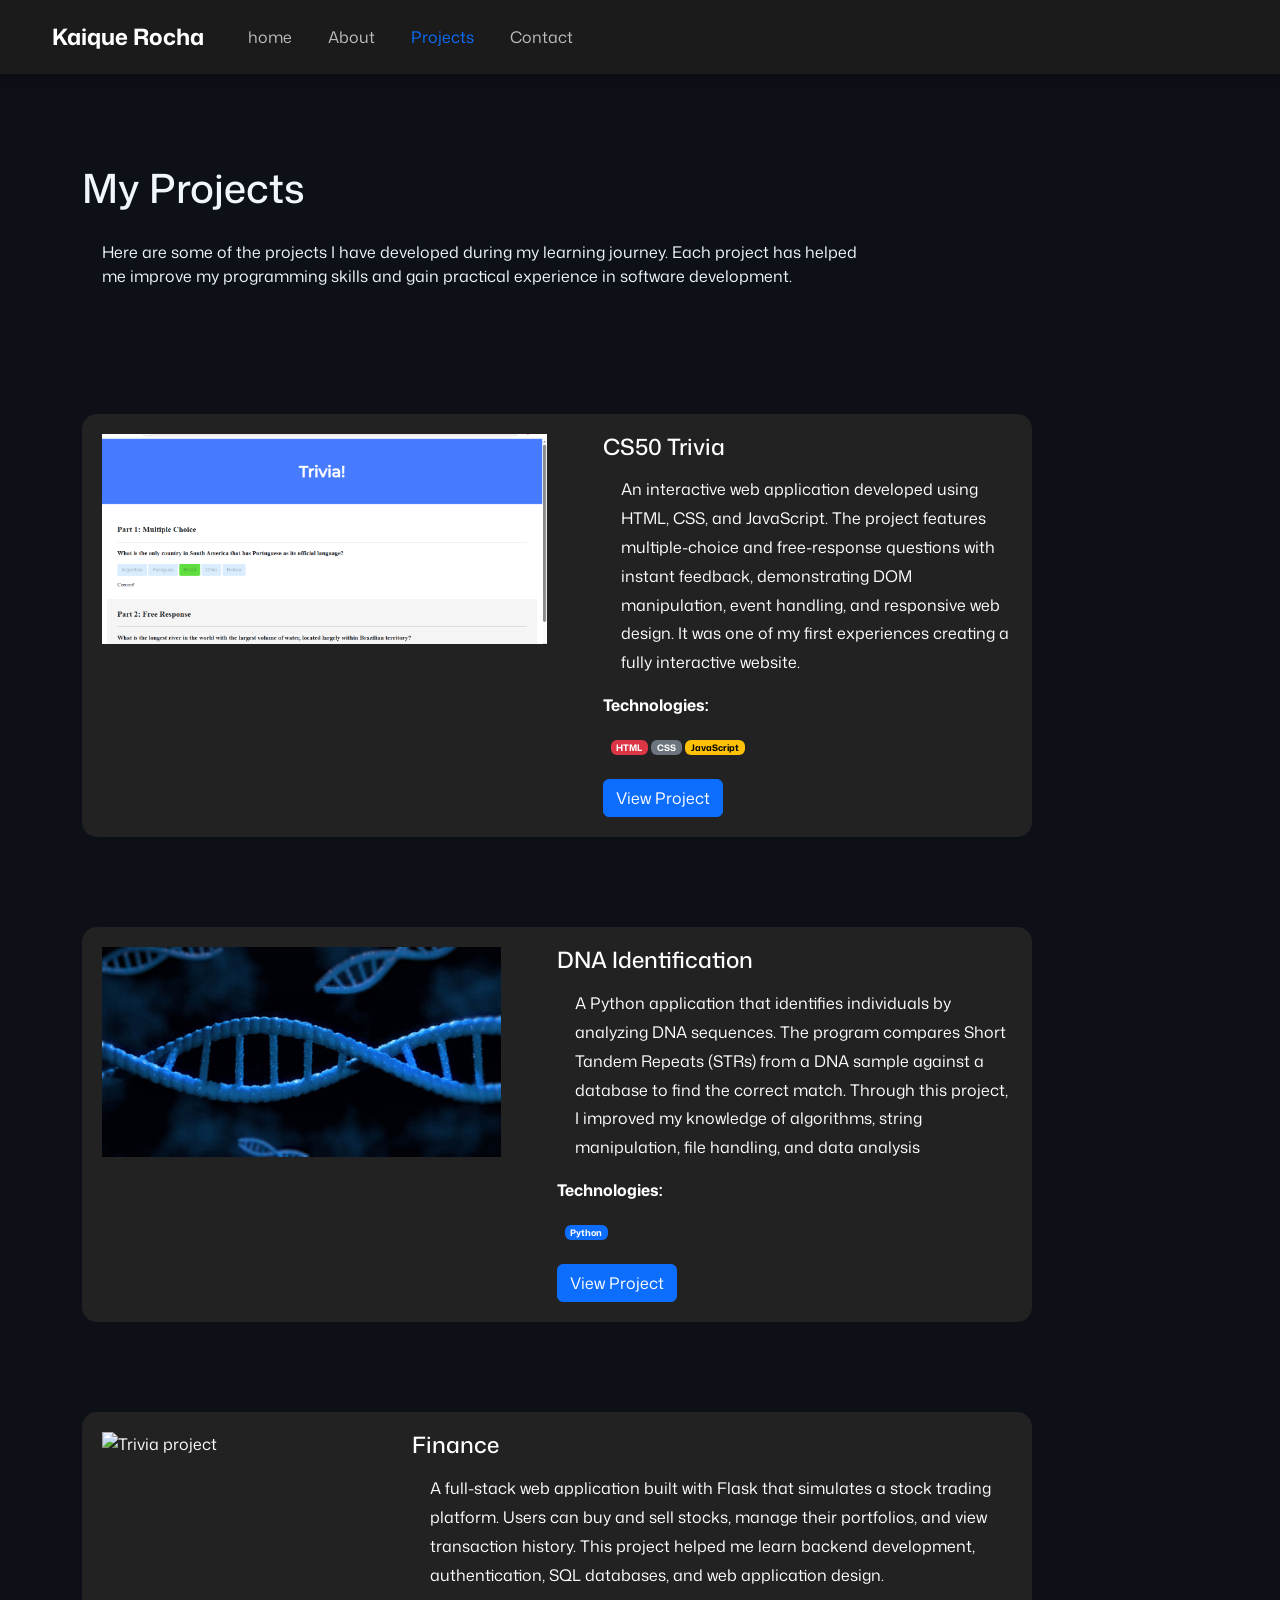
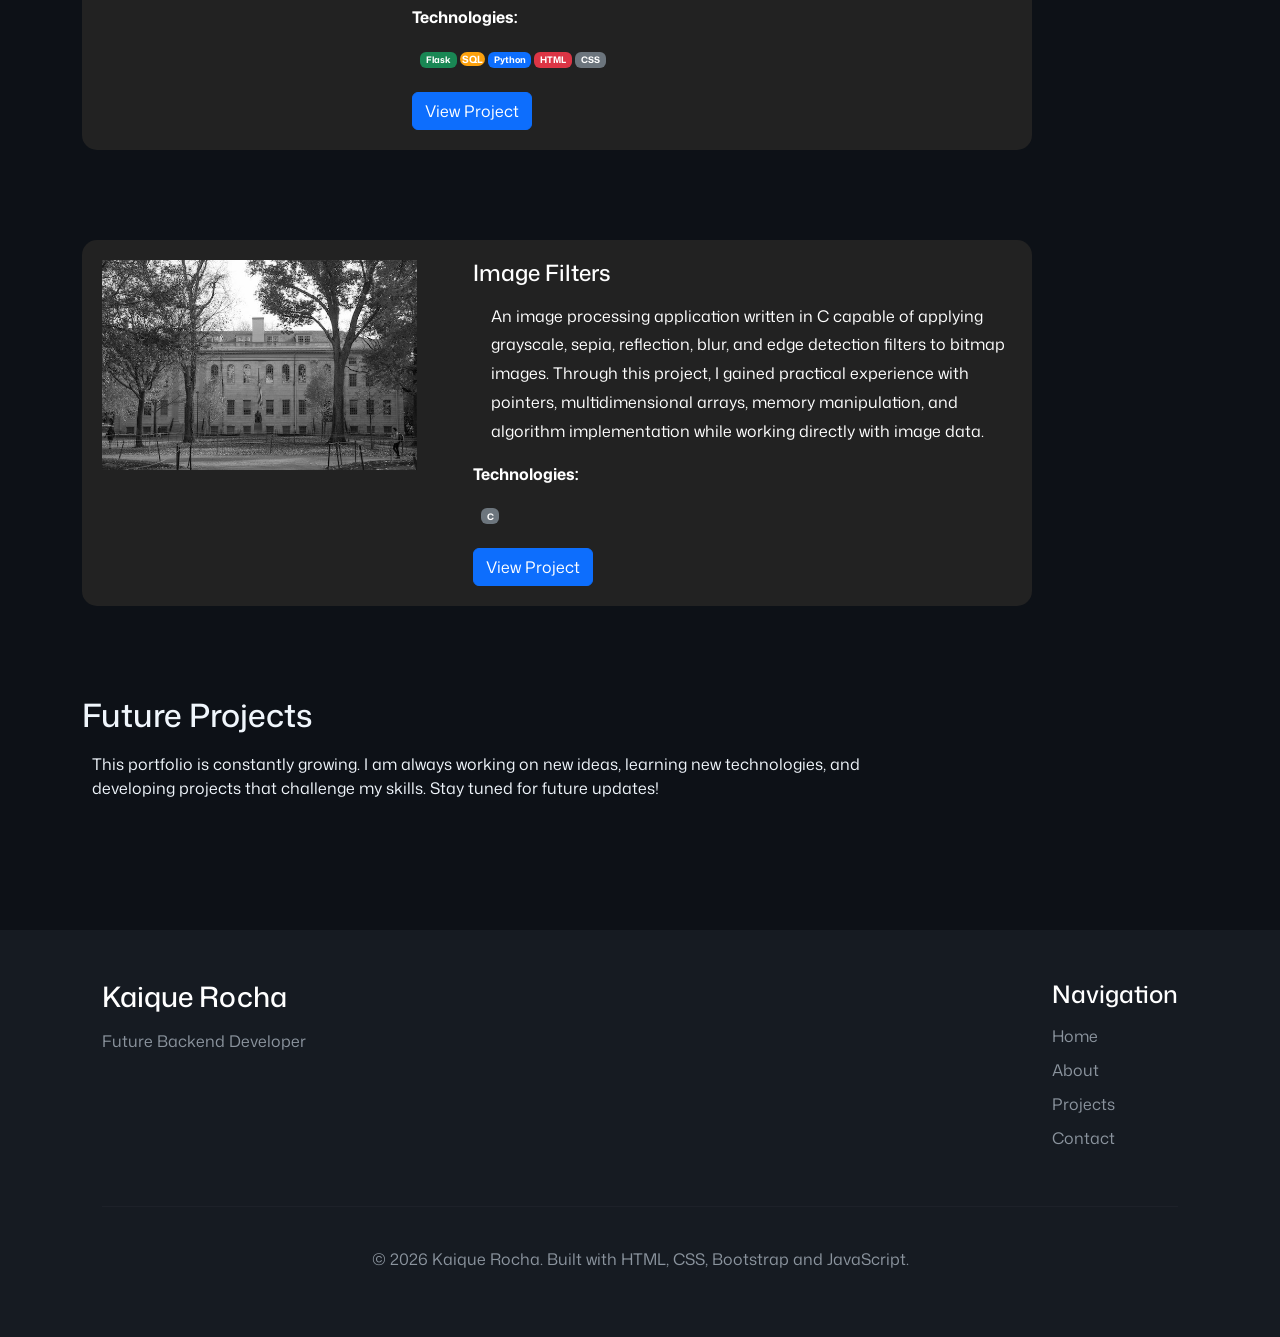
==== homepage/projects.html @ 406877e0 "Add files via upload Files of the project" ====
<!DOCTYPE html>

<html lang="en">
    <head>
        <meta charset="UTF-8">
        <meta name="viewport" content="width=device-width, initial-scale=1.0">
        <meta name ="description" content = "Web Profile">
        <link rel="preconnect" href="https://fonts.googleapis.com">
        <link rel="preconnect" href="https://fonts.gstatic.com" crossorigin>
        <link href="https://fonts.googleapis.com/css2?family=Mona+Sans:wght@200..900&display=swap" rel="stylesheet">
        <link href="https://cdn.jsdelivr.net/npm/bootstrap@5.3.8/dist/css/bootstrap.min.css" rel="stylesheet" integrity="sha384-sRIl4kxILFvY47J16cr9ZwB07vP4J8+LH7qKQnuqkuIAvNWLzeN8tE5YBujZqJLB" crossorigin="anonymous">
        <script src="https://cdn.jsdelivr.net/npm/bootstrap@5.3.8/dist/js/bootstrap.bundle.min.js" integrity="sha384-FKyoEForCGlyvwx9Hj09JcYn3nv7wiPVlz7YYwJrWVcXK/BmnVDxM+D2scQbITxI" crossorigin="anonymous"></script>
        <link href="styles.css" rel="stylesheet">
        <title>Projects | Kaique Rocha</title>
    </head>
    <body>
        <header>
            <nav class="navbar navbar-expand-lg custom-navbar">
            <div class="container-fluid">

                <a class="navbar-brand" href="index.html">Kaique Rocha</a>
                <button class="navbar-toggler" type="button" data-bs-toggle="collapse" data-bs-target="#navbarSupportedContent" aria-controls="navbarSupportedContent" aria-expanded="false" aria-label="Toggle navigation">
                <span class="navbar-toggler-icon"></span>
                </button>
                <div class="collapse navbar-collapse" id="navbarSupportedContent">
                <ul class="navbar-nav me-auto mb-2 mb-lg-0">
                    <li class="nav-item">
                    <a class="nav-link" aria-current="page" href="index.html">home</a>
                    </li>
                    <li class="nav-item">
                    <a class="nav-link" href="about_me.html">About</a>
                    </li>
                    <li class="nav-item">
                    <a class="nav-link active" href="projects.html">Projects</a>
                    </li>
                    <li class="nav-item">
                    <a class="nav-link" href="contact.html">Contact</a>
                    </li>
                    </ul>

                </div>
            </div>
            </nav>
        </header>

        <main class="container my-5">
            <section class = "project-section">

                <h1>My Projects</h1>
                <div  class = "project-text">
                    <p>
                        Here are some of the projects I have developed during my learning journey.
                        Each project has helped me improve my programming skills and gain practical
                        experience in software development.
                    </p>
                </div>
            </section>

            <section class = "cards_p">

                <div class="card_p">
                    <img src="images/Trivia.png" class="card-img-top" alt="Trivia project">

                    <div class="card-body">

                        <h5 class="card-title">CS50 Trivia</h5>

                        <p class="card-text">
                            An interactive web application developed using HTML, CSS, and JavaScript.
                            The project features multiple-choice and free-response questions with instant feedback, demonstrating DOM manipulation,
                            event handling, and responsive web design. It was one of my first experiences creating a fully interactive website.
                        </p>

                        <p>
                            <strong>Technologies:</strong>

                        </p>

                        <div class = "badge">
                            <span class="badge text-bg-danger">HTML</span>
                            <span class="badge text-bg-secondary">CSS</span>
                            <span class="badge text-bg-warning">JavaScript</span>
                        </div>
                    <div class = "button">
                        <a href="#" class="btn btn-primary">View Project</a>
                    </div>
                    </div>
                </div>
            </section>

            <section class = "cards_p">

                <div class="card_p">
                    <img src="images/dna.jpg" class="card-img-top" alt="DNA project">

                    <div class="card-body">

                        <h5 class="card-title">DNA Identification</h5>

                        <p class ="card-text">
                            A Python application that identifies individuals by analyzing DNA sequences.
                            The program compares Short Tandem Repeats (STRs) from a DNA sample against a database to find the correct match.
                            Through this project, I improved my knowledge of algorithms, string manipulation, file handling, and data analysis
                        </p>
                        <p>
                            <strong>Technologies:</strong>
                        </p>

                        <div class = "badge">
                            <span class="badge text-bg-primary">Python</span>
                        </div>
                    <div class = "button">
                        <a href="#" class="btn btn-primary">View Project</a>
                    </div>
                    </div>
            </div>

        </section>

        <section class = "cards_p">
            <div class="card_p">
                <img src="images/finance.png" class="card-img-top" alt="Trivia project">

                <div class="card-body">

                    <h5 class="card-title">Finance</h5>

                    <p class ="card-text">
                        A full-stack web application built with Flask that simulates a stock trading platform.
                        Users can buy and sell stocks, manage their portfolios, and view transaction history.
                        This project helped me learn backend development, authentication, SQL databases,
                        and web application design.
                    </p>
                    <p>
                        <strong>Technologies:</strong>

                    </p>
                    <div class = "badge">
                        <span class="badge text-bg-success">Flask</span>
                        <span class="badge-text-sql">SQL</span>
                        <span class="badge text-bg-primary">Python</span>
                        <span class="badge text-bg-danger">HTML</span>
                        <span class="badge text-bg-secondary">CSS</span>
                    </div>
                    <div class = "button">
                        <a href="#" class="btn btn-primary">View Project</a>
                    </div>

                </div>
        </div>
    </section>

    <section class = "cards_p">
        <div class="card_p">
            <img src="images/yard-gray.bmp" class="card-img-top" alt="Trivia project">

            <div class="card-body">

                <h5 class="card-title">Image Filters</h5>

                <p class="card-text">
                   An image processing application written in C capable of applying
                   grayscale, sepia, reflection, blur, and edge detection filters to bitmap images.
                   Through this project, I gained practical experience with pointers,
                   multidimensional arrays, memory manipulation, and algorithm implementation while working directly with image data.

                </p>
                <p>
                <strong>Technologies:</strong>

                </p>
                <div class = "badge">
                <span class="badge text-bg-secondary">C</span>
                </div>
                <div class = "button">
                    <a href="#" class="btn btn-primary">View Project</a>
                </div>
                </div>
            </div>
        </section>

        <section>

            <h2>Future Projects</h2>

            <p class = "text-future">
            This portfolio is constantly growing. I am always working on new ideas,
            learning new technologies, and developing projects that challenge my skills.
            Stay tuned for future updates!
            </p>

        </section>
    </main>
        <footer class="footer">

        <div class="footer-container">

            <div class="footer-info">
                <h3>Kaique Rocha</h3>

                <p>Future Backend Developer</p>

            </div>

            <div class="footer-links">

                <h4>Navigation</h4>

                <ul>

                    <li><a href="index.html">Home</a></li>

                    <li><a href="about_me.html">About</a></li>

                    <li><a href="projects.html">Projects</a></li>

                    <li><a href="contact.html">Contact</a></li>

                </ul>

            </div>

        </div>

        <hr>

        <p class="copyright">
            &copy 2026 Kaique Rocha. Built with HTML, CSS, Bootstrap and JavaScript.
        </p>

    </footer>
    </body>

    <script src="script.js"></script>
</html>
---- homepage/styles.css ----
*
{
    margin:0;
    padding:0;
    box-sizing:border-box;
}

/*Nav_bar*/

.custom-navbar
{
    background: #1B1B1B !important;
    padding: 15px 40px;
    box-shadow: 0 3px 12px rgba(0,0,0,.35);


    position: sticky;
    top: 0;
    z-index: 1000;
}

.navbar-brand
{
    color: white !important;
    font-size: 1.4rem;
    font-weight: bold;
    transition: color 0.3s ease;
}

.navbar-brand:hover
{
    color: #0d6efd !important;
}

.nav-link
{
    color: #bdbdbd !important;
    margin-left: 20px;
    transition: color 0.3s ease;
}

.nav-link:hover
{
    color: white !important;
}

.nav-link.active
{
    color: #0d6efd !important;
}
/*body*/

body
{
    font-family: "Mona Sans", sans-serif;
     background-color: #0d1117;
     color: #f0f6fc;
}

/*index.html*/
.profile-photo
{
    width: 300px;
    border-radius: 50%;
    border: 2px solid #0d6efd;
    box-shadow: 0 0 20px rgba(13,110,253,.4);
    transition: .3s;
}

.profile-photo:hover
{
    transform: scale(1.03);
}
section
{
    margin-top: 90px;
}
.btn
{
    transition: .3s;
}

.btn:hover
{
    transform: translateY(-3px);
}

.hero
{
    display: flex;
    justify-content: space-between;
    align-items: center;
    gap: 60px;
}
.hero-text
{
    max-width:600px;
}
.skills-grid
{
    display:flex;
    gap:25px;
    flex-wrap:wrap;
}
.card
{
    background:#222;
    color:white;
    border:none;
    border-radius:15px;
    transition:.3s;
    width: 250px;

}
.card:hover
{
    transform:translateY(-8px);
    box-shadow:0 15px 40px rgba(0,0,0,.35);
}
.card-img-top
{
    height:200px;
    object-fit:contain;
    padding:20px;
}
.card .card-body
{
    padding:25px;
}
.card-body
{
    padding:20px;
}

.card-title
{
    font-size:1.4rem;
    margin-bottom:15px;
}

.card-text
{
    padding-left:18px;
    line-height:1.8;
}

/*Footer style*/
.footer
{
    margin-top: 120px;
    background: #161b22;
    padding: 50px 8%;
}

.footer-container
{
    display: flex;
    justify-content: space-between;
    flex-wrap: wrap;
    gap: 50px;
}

.footer-info
{
    max-width: 350px;
}

.footer-info h3
{
    color: white;
    margin-bottom: 15px;
}

.footer-info p
{
    color: #8b949e;
}

.footer-links h4
{
    color: white;
    margin-bottom: 15px;
}

.footer-links ul
{
    list-style: none;
    padding: 0;
}

.footer-links li
{
    margin-bottom: 10px;
}

.footer-links a
{
    color: #8b949e;
    text-decoration: none;
    transition: .3s;
}

.footer-links a:hover
{
    color: #58a6ff;
}

.footer hr
{
    margin: 40px 0;
    border-color: #30363d;
}

.copyright
{
    text-align: center;
    color: #8b949e;
}

/*About_me.htlm*/


.about-hero
{
    display: flex;
    align-items: center;
    gap: 60px;
    margin-top: 80px;
}

.about-text
{
    max-width: 650px;
}

.section-title
{
    color: #58a6ff;
    letter-spacing: 2px;
    font-weight: bold;
}

.about-text h1
{
    font-size: 3rem;
    margin-bottom: 20px;


}
.journey-card
{
    background:#1b1b1b;
    padding:35px;
    border-radius:20px;
    margin-top:25px;
    width: 850px;
    align-items: center;
}
.journey-title
{
   align-items: center;
}
.journey
{
    display: grid;
    place-items: center;
}
.about-card
{
    background: #1b1b1b;

    border: 1px solid #30363d;

    border-radius: 18px;

    padding: 30px;

    flex: 1;

    max-width: 500px;

    min-width: 320px;

    transition: .3s;
}

.about-card:hover
{
    transform: translateY(-6px);

    border-color: #58a6ff;

    box-shadow: 0 15px 30px rgba(0,0,0,.3);
}
.info-item
{
    margin-top: 25px;

    padding-left: 18px;

    border-left: 3px solid #0d6efd;
}
.about-grid
{
    display: flex;
    gap: 60px;
    justify-content: center;
}

.career
{
    margin-top: 80px;

    display: flex;
    justify-content: center;
}
.career-card
{
    background: #1b1b1b;

    border: 1px solid #30363d;

    border-radius: 18px;

    padding: 40px;

    max-width: 900px;
    width: 100%;

    transition: .3s;
}
.beyond
{
    display: grid;
    place-items: center;
}
.beyond .beyond-text
{
    width: 650px;
    gap: 60px;
    justify-content: center;
    padding: 20px;

}
.beyond .beyond-title
{
    width: 800px;
    gap: 60px;
    justify-content: center;
}

#catSection
{
    display: none;

    margin: 30px auto;

    max-width: 450px;

    padding: 25px;

    background: #161b22;

    border: 1px solid #30363d;

    border-radius: 20px;

    text-align: center;
}
.img-cat
{
    width: 100%;

    max-width: 280px;

    height: auto;

    border-radius: 15px;

    border: 2px solid #0d6efd;

    object-fit: cover;

    margin-bottom: 20px;

}
.img-cat:hover
{
    transform: scale(1.03);
}

#catButton
{
    margin-top: 300px;
}

#catText
{
    padding: 8px;
    gap: 10px;
}

/*projecs.html*/

.project-section .project-text
{
    width: 800px;
    gap: 60px;
    display: flex;
    padding: 20px;

}
.cards_p
{
    gap: 60px;
}
.card_p
{
    background:#222;
    color:white;
    border:none;
    border-radius:15px;
    transition:.3s;
    width: 950px;
    display: flex;
    gap: 1rem;
    justify-content: center;

}
.card_p:hover
{
    transform:translateY(-8px);
    box-shadow:0 15px 40px rgba(0,0,0,.35);
}
.card_p .card-img-top
{
    height:250px;
    object-fit:contain;
    padding:20px;
}
.card_p .card-body
{
    padding:25px;
}
.card_p .card-body
{
    padding:20px;
}

.card_p .card-title
{
    font-size:1.4rem;
    margin-bottom:15px;
}

.card_p .card-text
{
    padding-left:18px;
    line-height:1.8;
}
.badge-text-sql
{
    background-color: #fca10d;
    border-radius: 10px;
    font-size: 10px;
    color: #ffffff;
    display: inline-block;
    padding: 2px 2px;
    line-height: 1;
}

.button
{
    margin-top: 20px;
}
.text-future
{
    padding: 10px;
    display: flex;
    width: 800px;
}
.navbar-collapse
{
    background:#1b1b1b;
}

/*Contact.html */
.contact .c-text
{
    padding: 10px;
    display: flex;
    width: 800px;
}


/*MOBILE*/

@media (max-width: 768px)
{
    .hero
    {
        flex-direction: column-reverse;
        text-align: center;
    }

    .about-hero
    {
        flex-direction: column;
        text-align: center;
    }

    .about-grid
    {
        flex-direction: column;
    }

    .skills-grid
    {
        justify-content: center;
    }

    .card
    {
        max-width: 300px;
        width: 100%;
    }

    .card_p
    {
        flex-direction: column;
        width: 100%;
    }

    .profile-photo
    {
        width: 220px;
    }

    .journey-card,
    .career-card,
    .text-future,
    .project-section .project-text,
    .contact .c-text,
    .beyond .beyond-text,
    .beyond .beyond-title
    {
        width: 100%;
        max-width: 100%;
    }
}
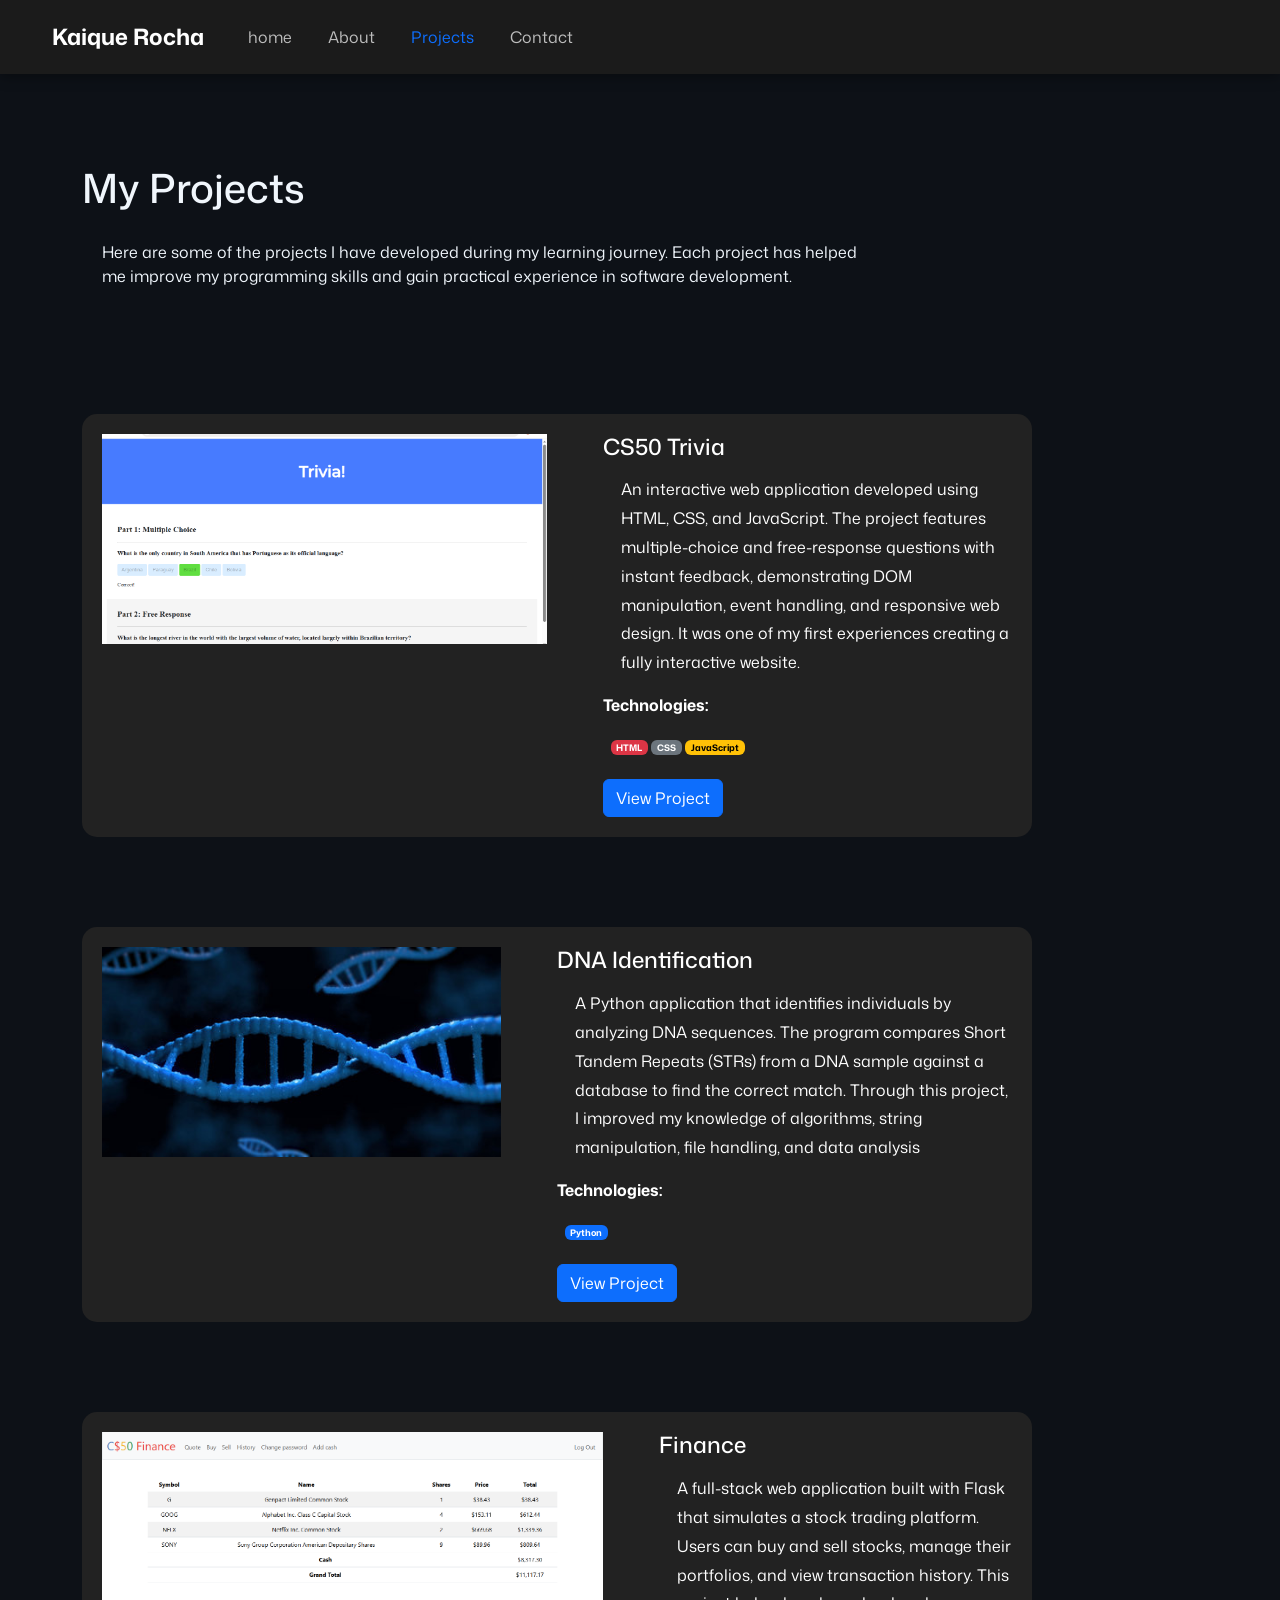
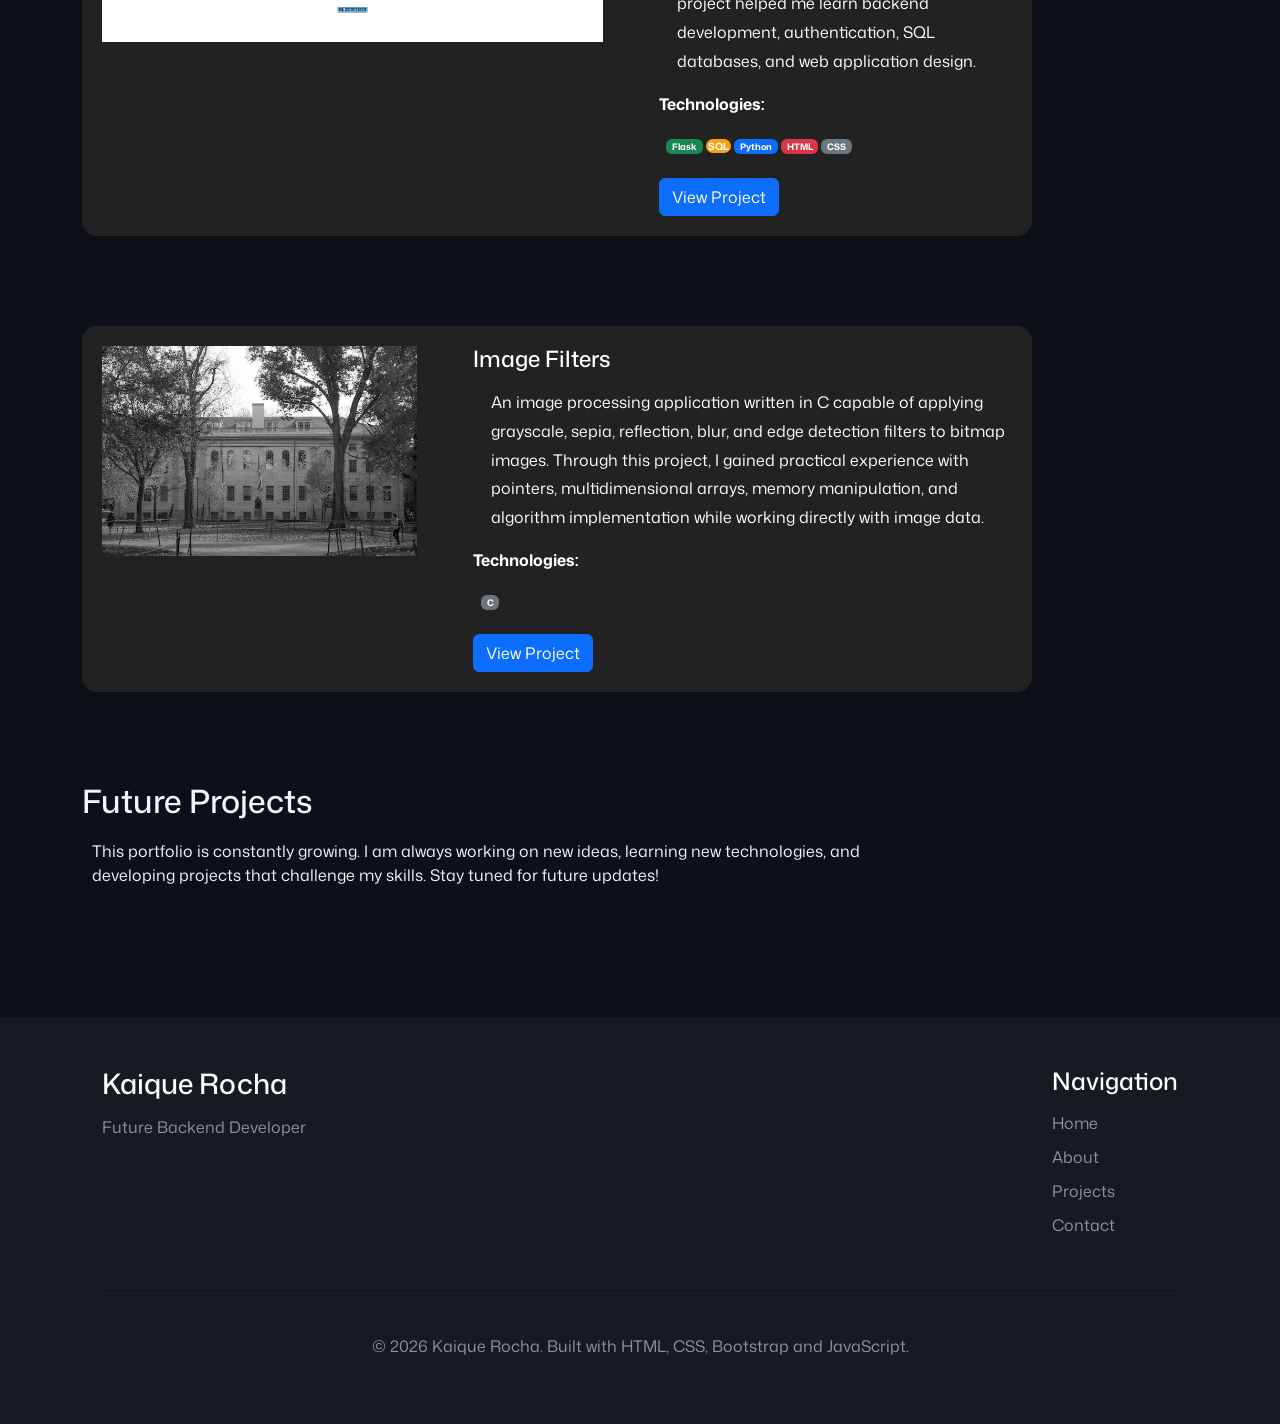
==== commit e10b72a3: "Add files via upload" ====
--- a/homepage/projects.html
+++ b/homepage/projects.html
@@ -59,7 +59,7 @@
             <section class = "cards_p">
 
                 <div class="card_p">
-                    <img src="images/Trivia.png" class="card-img-top" alt="Trivia project">
+                    <img src="images/Trivia.png" target="_blank" class="card-img-top" alt="Trivia project">
 
                     <div class="card-body">
 
@@ -82,7 +82,7 @@
                             <span class="badge text-bg-warning">JavaScript</span>
                         </div>
                     <div class = "button">
-                        <a href="#" class="btn btn-primary">View Project</a>
+                        <a href="https://github.com/DevKaique-1/CS50-Trivia" target="_blank" class="btn btn-primary">View Project</a>
                     </div>
                     </div>
                 </div>
@@ -110,7 +110,7 @@
                             <span class="badge text-bg-primary">Python</span>
                         </div>
                     <div class = "button">
-                        <a href="#" class="btn btn-primary">View Project</a>
+                        <a href="https://github.com/DevKaique-1/DNA-CS50" target="_blank" class="btn btn-primary">View Project</a>
                     </div>
                     </div>
             </div>
@@ -119,7 +119,7 @@
 
         <section class = "cards_p">
             <div class="card_p">
-                <img src="images/finance.png" class="card-img-top" alt="Trivia project">
+                <img src="images/finance.png" class="card-img-top" alt="Finance project">
 
                 <div class="card-body">
 
@@ -143,7 +143,7 @@
                         <span class="badge text-bg-secondary">CSS</span>
                     </div>
                     <div class = "button">
-                        <a href="#" class="btn btn-primary">View Project</a>
+                        <a href="https://github.com/DevKaique-1/CS50-Finance" target="_blank" class="btn btn-primary">View Project</a>
                     </div>
 
                 </div>
@@ -173,7 +173,7 @@
                 <span class="badge text-bg-secondary">C</span>
                 </div>
                 <div class = "button">
-                    <a href="#" class="btn btn-primary">View Project</a>
+                    <a href="https://github.com/DevKaique-1/CS50-Filter/" target="_blank" class="btn btn-primary">View Project</a>
                 </div>
                 </div>
             </div>
